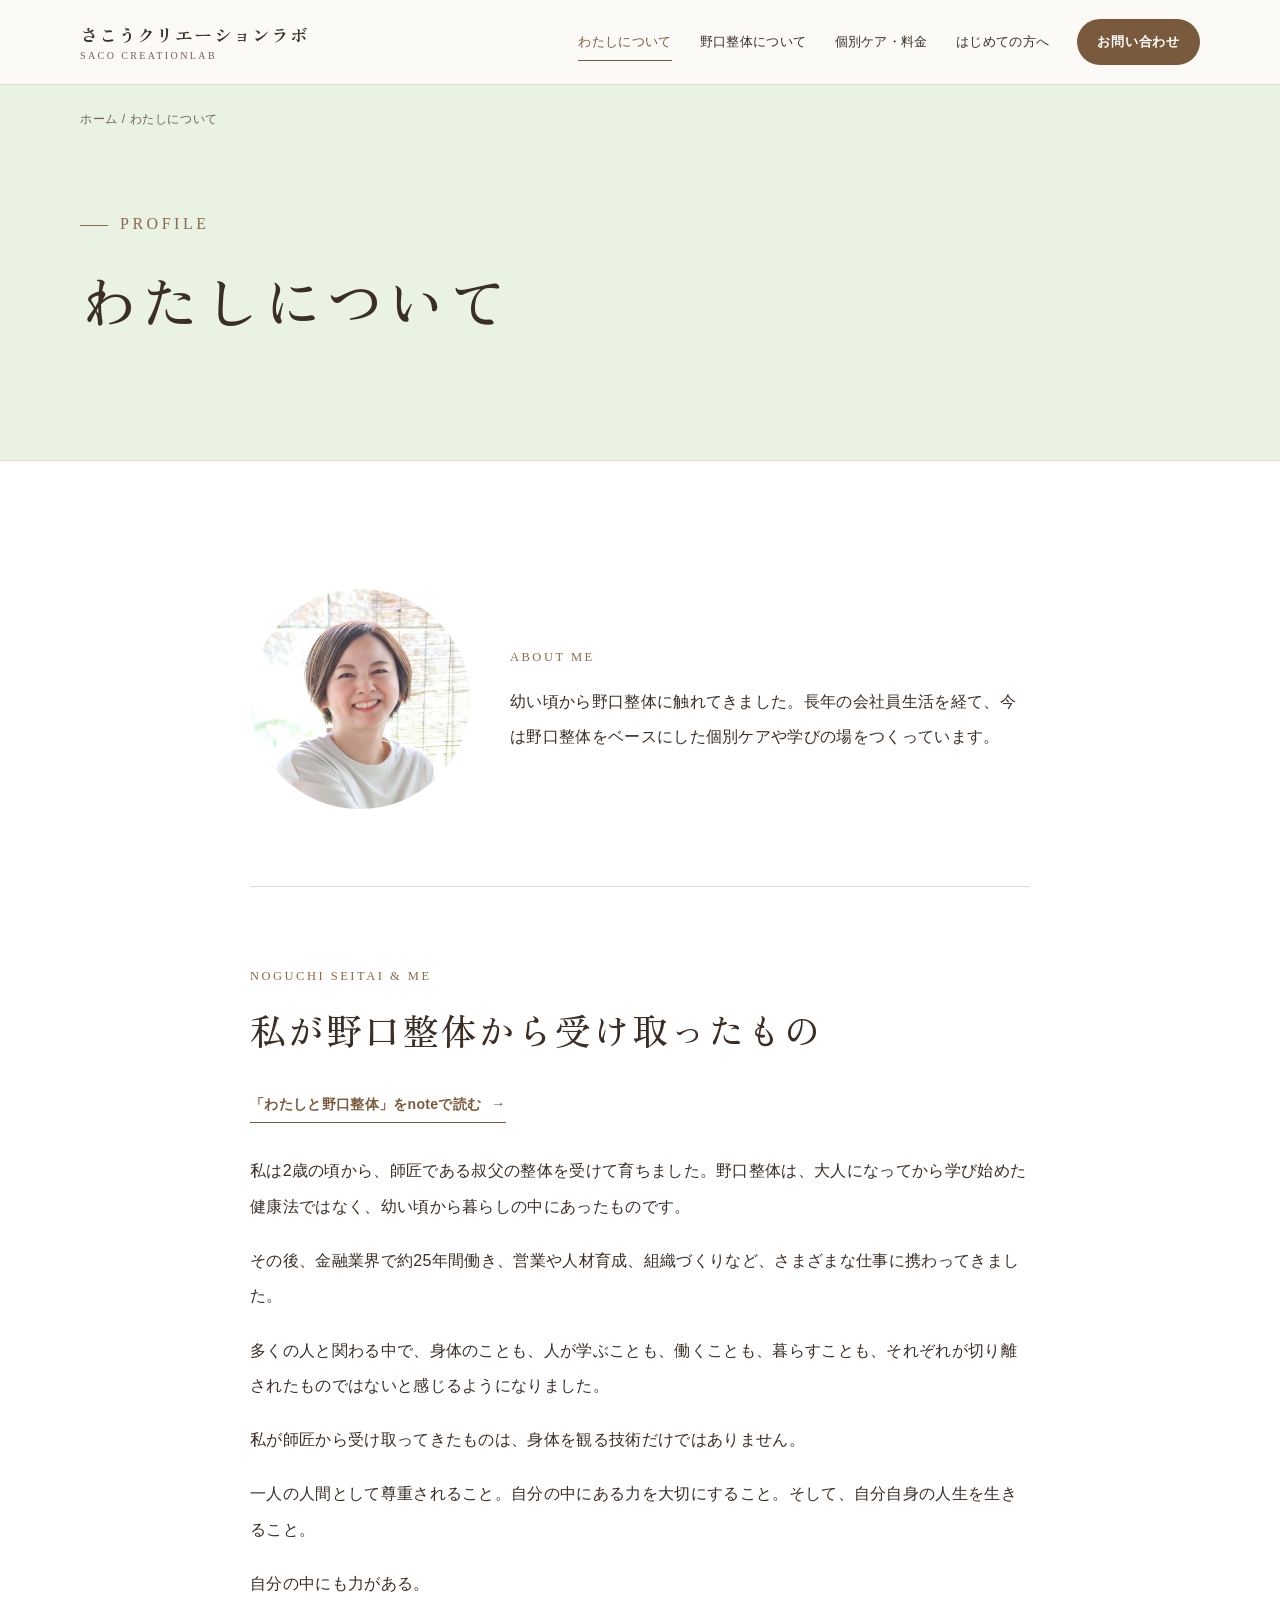
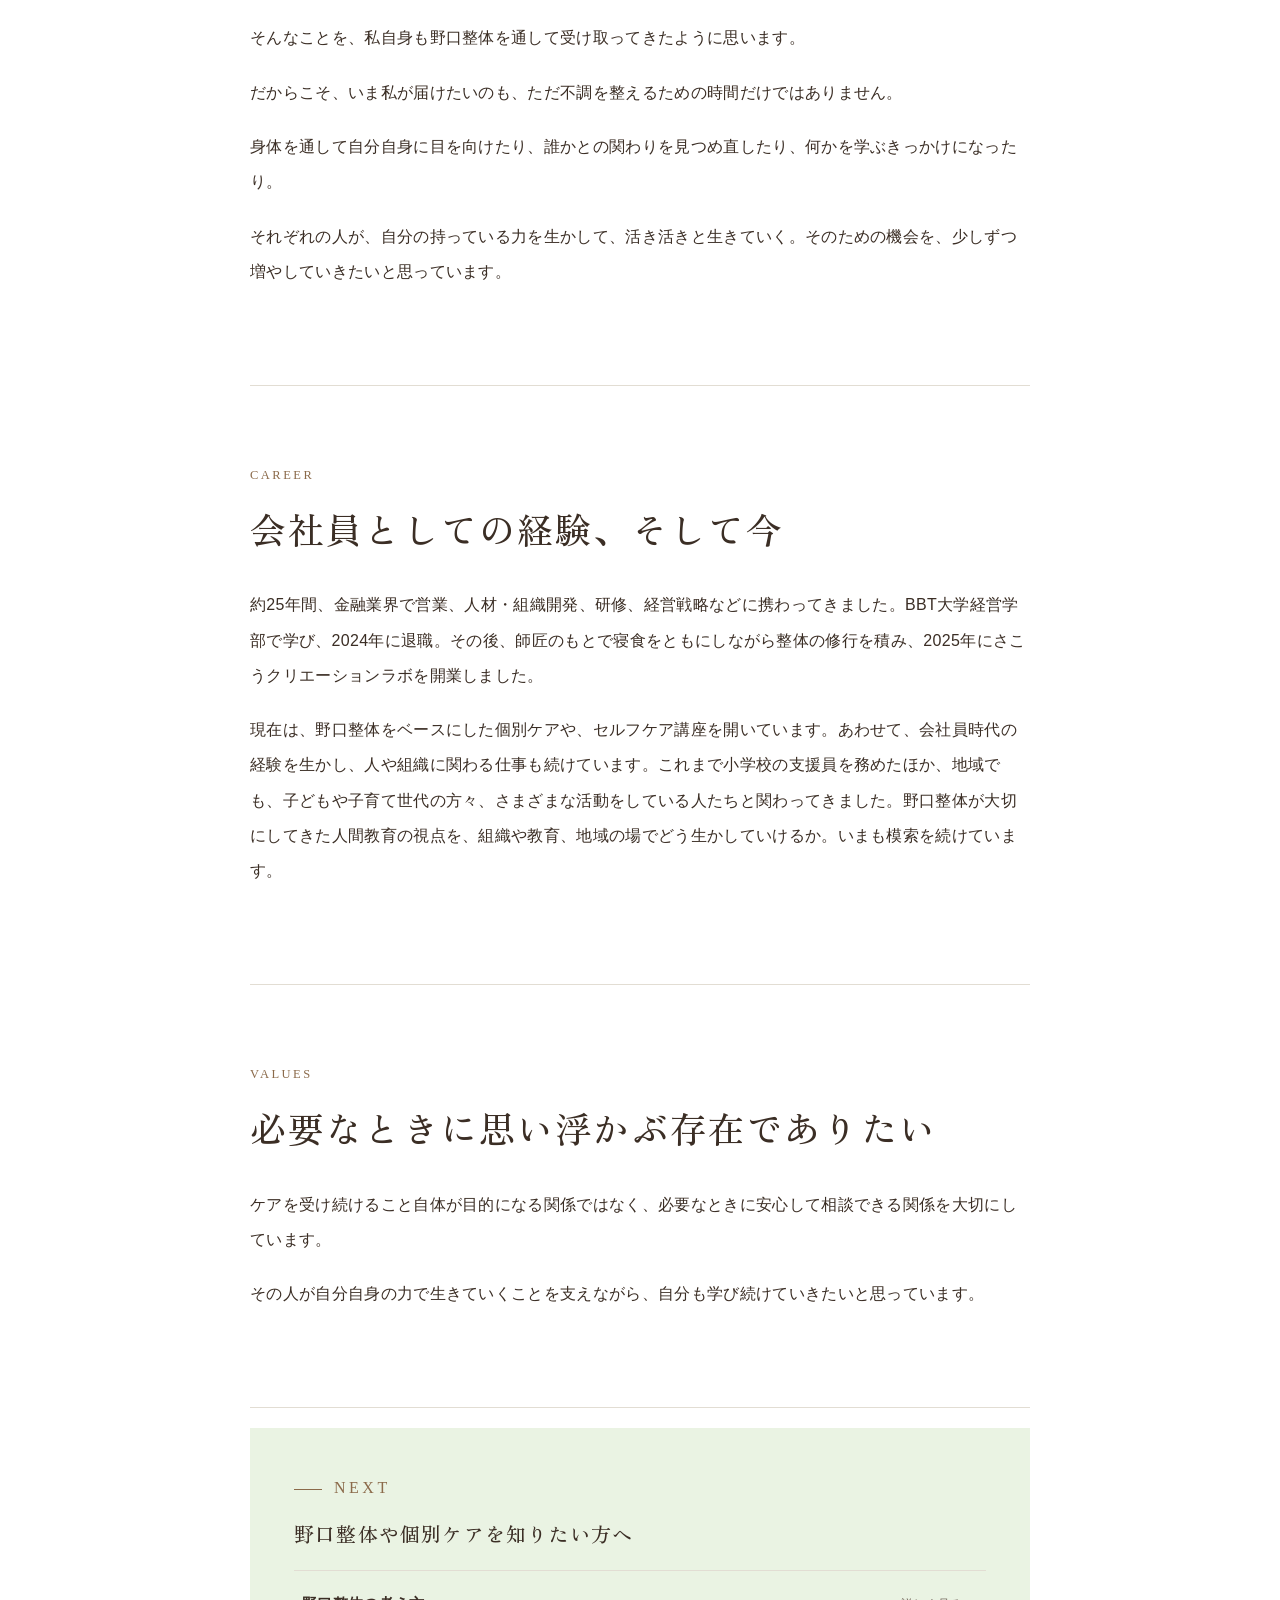
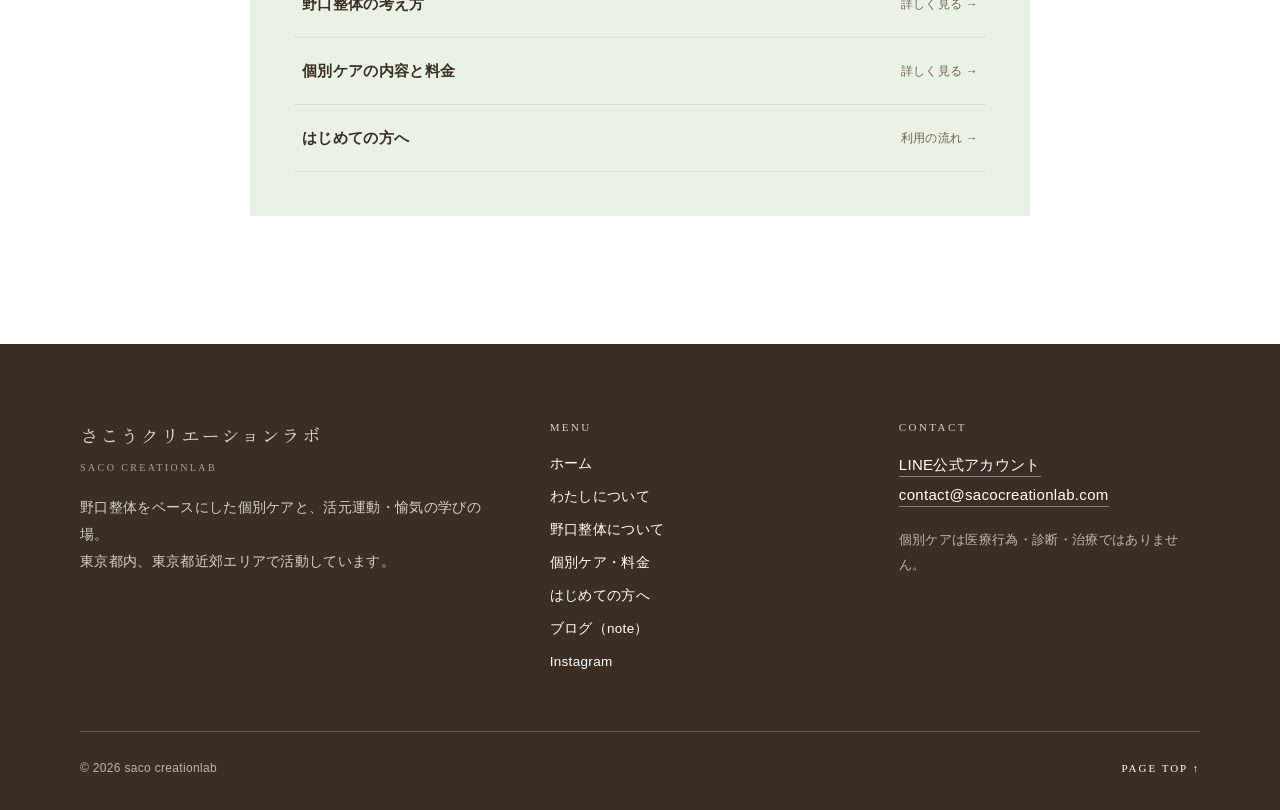
==== about.html @ 3fdf5d1e "メールアドレスのコピーボタンを追加、メール相談はお問い合わせ欄へ誘導 Co-Authored-By: Claude Opus 5.5 <noreply@anthropic.com> Claude-Se" ====
<!doctype html>
<html lang="ja">
<head>
<meta charset="utf-8">
<meta name="viewport" content="width=device-width,initial-scale=1">
<title>わたしについて｜さこうクリエーションラボ</title>
<meta name="description" content="さこうクリエーションラボ代表・酒向由佳。野口整体との関わり、これまでの仕事、大切にしていること。">
<link rel="canonical" href="https://sacocreationlab.com/about.html">
<link rel="preconnect" href="https://fonts.googleapis.com">
<link rel="preconnect" href="https://fonts.gstatic.com" crossorigin>
<link rel="stylesheet" href="https://fonts.googleapis.com/css2?family=Zen+Old+Mincho:wght@500;700&display=swap">
<link rel="stylesheet" href="css/style.css?v=202611201243">
</head>
<body id="top">
<a class="skip" href="#main">本文へ移動</a>
<header class="site-head">
  <div class="wrap head-in">
    <a class="brand" href="index.html">さこうクリエーションラボ<small>saco creationlab</small></a>
    <button class="menu-btn" type="button" aria-expanded="false" aria-controls="gnav" aria-label="ページ一覧を開く"><span></span><span></span><span></span></button>
    <nav id="gnav" class="gnav" aria-label="メインメニュー"><a href="about.html" aria-current="page">わたしについて</a><a href="noguchi.html">野口整体について</a><a href="care.html">個別ケア・料金</a><a href="guide.html">はじめての方へ</a><a class="nav-cta" href="index.html#contact">お問い合わせ</a></nav>
  </div>
</header>
<main id="main">
<section class="page-head">
  <div class="wrap">
    <div class="bread"><a href="index.html">ホーム</a> / わたしについて</div>
    <div class="inner">
      <span class="en">Profile</span>
      <h1>わたしについて</h1>
      
    </div>
  </div>
</section>

<section class="sec white">
<div class="wrap article">
<div class="chapter" style="padding-top:0">
  <div class="about-top">
    <img class="portrait" src="images/profile.jpg" alt="酒向由佳の写真" width="800" height="800">
    <div>
      <div class="chapter-kicker">ABOUT ME</div>
      <p style="margin:14px 0 0">幼い頃から野口整体に触れてきました。長年の会社員生活を経て、今は野口整体をベースにした個別ケアや学びの場をつくっています。</p>
    </div>
  </div>
</div>

<div class="chapter" id="received"><div class="chapter-kicker">NOGUCHI SEITAI &amp; ME</div><h2>私が野口整体から受け取ったもの</h2><a class="textlink" href="https://note.com/yuka_chaa" rel="noopener noreferrer" target="_blank">「わたしと野口整体」をnoteで読む</a><p>私は2歳の頃から、師匠である叔父の整体を受けて育ちました。野口整体は、大人になってから学び始めた健康法ではなく、幼い頃から暮らしの中にあったものです。</p><p>その後、金融業界で約25年間働き、営業や人材育成、組織づくりなど、さまざまな仕事に携わってきました。</p><p>多くの人と関わる中で、身体のことも、人が学ぶことも、働くことも、暮らすことも、それぞれが切り離されたものではないと感じるようになりました。</p><p>私が師匠から受け取ってきたものは、身体を観る技術だけではありません。</p><p>一人の人間として尊重されること。自分の中にある力を大切にすること。そして、自分自身の人生を生きること。</p><p>自分の中にも力がある。</p><p>そんなことを、私自身も野口整体を通して受け取ってきたように思います。</p><p>だからこそ、いま私が届けたいのも、ただ不調を整えるための時間だけではありません。</p><p>身体を通して自分自身に目を向けたり、誰かとの関わりを見つめ直したり、何かを学ぶきっかけになったり。</p><p>それぞれの人が、自分の持っている力を生かして、活き活きと生きていく。そのための機会を、少しずつ増やしていきたいと思っています。</p></div>

<div class="chapter" id="career"><div class="chapter-kicker">CAREER</div><h2>会社員としての経験、そして今</h2><p>約25年間、金融業界で営業、人材・組織開発、研修、経営戦略などに携わってきました。BBT大学経営学部で学び、2024年に退職。その後、師匠のもとで寝食をともにしながら整体の修行を積み、2025年にさこうクリエーションラボを開業しました。</p><p>現在は、野口整体をベースにした個別ケアや、セルフケア講座を開いています。あわせて、会社員時代の経験を生かし、人や組織に関わる仕事も続けています。これまで小学校の支援員を務めたほか、地域でも、子どもや子育て世代の方々、さまざまな活動をしている人たちと関わってきました。野口整体が大切にしてきた人間教育の視点を、組織や教育、地域の場でどう生かしていけるか。いまも模索を続けています。</p>
</div>

<div class="chapter" id="values"><div class="chapter-kicker">VALUES</div><h2>必要なときに思い浮かぶ存在でありたい</h2><p>ケアを受け続けること自体が目的になる関係ではなく、必要なときに安心して相談できる関係を大切にしています。</p><p>その人が自分自身の力で生きていくことを支えながら、自分も学び続けていきたいと思っています。</p></div>

<div class="choice-call"><span class="en">Next</span><h3>野口整体や個別ケアを知りたい方へ</h3><div class="choice-links"><a href="noguchi.html">野口整体の考え方 <span>詳しく見る</span></a><a href="care.html">個別ケアの内容と料金 <span>詳しく見る</span></a><a href="guide.html">はじめての方へ <span>利用の流れ</span></a></div></div>
</div>
</section>
</main>
<footer class="site-foot">
  <div class="wrap foot-grid">
    <div>
      <p class="foot-brand">さこうクリエーションラボ<small>saco creationlab</small></p>
      <p>野口整体をベースにした個別ケアと、活元運動・愉気の学びの場。<br>東京都内、東京都近郊エリアで活動しています。</p>
    </div>
    <div>
      <p class="foot-label">MENU</p>
      <nav class="foot-nav" aria-label="フッターメニュー">
        <a href="index.html">ホーム</a>
        <a href="about.html">わたしについて</a>
        <a href="noguchi.html">野口整体について</a>
        <a href="care.html">個別ケア・料金</a>
        <a href="guide.html">はじめての方へ</a>
        <a href="https://note.com/yuka_chaa" target="_blank" rel="noopener noreferrer">ブログ（note）</a>
        <a href="https://instagram.com/saco_creationlab" target="_blank" rel="noopener noreferrer">Instagram</a>
      </nav>
    </div>
    <div>
      <p class="foot-label">CONTACT</p>
      <a class="foot-mail" href="https://lin.ee/S5QLIsA" target="_blank" rel="noopener noreferrer">LINE公式アカウント</a><br>
      <a class="foot-mail" href="mailto:contact@sacocreationlab.com?subject=%E5%80%8B%E5%88%A5%E3%82%B1%E3%82%A2%E3%81%AE%E3%81%94%E7%9B%B8%E8%AB%87">contact@sacocreationlab.com</a>
      <p class="note">個別ケアは医療行為・診断・治療ではありません。</p>
    </div>
  </div>
  <div class="wrap foot-bottom">
    <p>© 2026 saco creationlab</p>
    <a class="pagetop" href="#top">PAGE TOP ↑</a>
  </div>
</footer>
<script src="js/site.js?v=202611201243"></script>
</body>
</html>
---- css/style.css ----
/* =========================================================
   さこうクリエーションラボ  Design v5
   参考：RONDOMARK（編集的な見出し・番号リスト・相談の入口）
        sourire（英字＋日本語の見出し・メニューの見せ方・人物紹介）
        tocotoco（トップは入口に絞る・概要→詳細・情報の表）
   ※他サイトの画像・ロゴ・文章・コードは使用していません
   ========================================================= */

:root{
  /* Palette G：白緑と焦茶（文字もダークブラウン） */
  --ink:#3b2e25;          /* 本文：ダークブラウン */
  --muted:#6f6156;        /* 補足の文字 */
  --accent:#7a5a3c;       /* 焦茶：ボタン・リンク */
  --accent-dark:#5f452d;
  --label:#8b6a4a;        /* 英字の小見出し */
  --soft:#eaf3e3;         /* 白緑（#d6e9ca）を淡くした帯 */
  --soft2:#f4efe6;        /* 生成りの帯 */
  --byakuroku:#d6e9ca;    /* 白緑 */
  --paper:#fbfaf6;
  --white:#fffefa;
  --line:#e2ddd3;
  --wood:#a8896b;         /* 木肌：大きな番号 */
  --footer:#3b2e25;
  --serif:"Zen Old Mincho","Hiragino Mincho ProN","Yu Mincho","YuMincho",serif;  /* 見出し：やわらかい明朝 */
  --sans:"Hiragino Kaku Gothic ProN","Hiragino Sans","Yu Gothic","YuGothic",Meiryo,sans-serif;
  --en:Georgia,"Times New Roman",serif;
  --head-h:84px;
}

*{box-sizing:border-box}
html{scroll-behavior:smooth;scroll-padding-top:calc(var(--head-h) + 20px)}
body{margin:0;background:var(--paper);color:var(--ink);font-family:var(--sans);font-size:16px;line-height:2;letter-spacing:.02em;-webkit-text-size-adjust:100%}
img{max-width:100%;height:auto}
a{color:inherit;text-underline-offset:.25em}
a:focus-visible,button:focus-visible{outline:3px solid var(--wood);outline-offset:3px}
p{margin:0 0 1.2em}
h1,h2,h3{font-family:var(--serif);font-weight:500;letter-spacing:.06em;line-height:1.6;margin:0}
.wrap{width:min(1120px,calc(100% - 80px));margin:0 auto}
.narrow{max-width:780px;margin-left:auto;margin-right:auto}
.skip{position:absolute;left:-9999px}
.skip:focus{left:12px;top:12px;z-index:100;background:#fff;padding:10px 14px}

/* ---------- Header ---------- */
.site-head{position:sticky;top:0;z-index:20;background:rgba(251,250,246,.95);backdrop-filter:blur(12px);border-bottom:1px solid var(--line)}
.head-in{display:flex;align-items:center;justify-content:space-between;gap:24px;min-height:var(--head-h)}
.brand{text-decoration:none;font-family:var(--serif);font-size:18px;font-weight:700;letter-spacing:.06em;line-height:1.35;white-space:nowrap}
.brand small{display:block;font-family:var(--en);font-size:10px;font-weight:400;letter-spacing:.24em;color:var(--muted);text-transform:uppercase;margin-top:3px}
.gnav{display:flex;align-items:center;gap:clamp(14px,2.2vw,30px)}
.gnav a{font-size:13px;text-decoration:none;position:relative;padding:6px 0}
.gnav a:not(.nav-cta)::after{content:"";position:absolute;left:0;right:100%;bottom:0;height:1px;background:var(--accent);transition:right .2s}
.gnav a:not(.nav-cta):hover::after,.gnav a[aria-current="page"]::after{right:0}
.gnav a[aria-current="page"]{color:var(--accent)}
.nav-cta{background:var(--accent);color:#fff!important;padding:10px 20px!important;border-radius:999px;font-weight:600;letter-spacing:.06em;transition:background .15s}
.nav-cta:hover{background:var(--accent-dark)}
.menu-btn{display:none;appearance:none;border:1px solid var(--line);background:#fff;border-radius:999px;padding:8px 16px;font:inherit;font-size:12px;letter-spacing:.1em;color:var(--ink);cursor:pointer}

/* ---------- Common parts ---------- */
.btn{display:inline-flex;align-items:center;justify-content:center;gap:10px;min-height:52px;padding:12px 30px;background:var(--accent);color:#fff;text-decoration:none;border-radius:999px;font-size:14px;font-weight:600;letter-spacing:.08em;transition:background .15s,transform .15s}
.btn:hover{background:var(--accent-dark);transform:translateY(-1px)}
.btn.outline{background:transparent;color:var(--accent);border:1px solid var(--accent)}
.btn.outline:hover{background:var(--soft)}
.btn.light{background:#fff;color:var(--accent)}
.buttons{display:flex;flex-wrap:wrap;gap:14px;margin-top:36px}
.textlink{display:inline-flex;align-items:center;gap:10px;color:var(--accent);font-size:14px;font-weight:600;text-decoration:none;border-bottom:1px solid currentColor;padding-bottom:4px}
.textlink::after{content:"→";font-family:var(--en);transition:transform .15s}
.textlink:hover::after{transform:translateX(4px)}
.note{font-size:12.5px;color:var(--muted);line-height:1.9}
.tag{display:inline-block;font-size:11.5px;letter-spacing:.06em;color:var(--label);border:1px solid var(--line);border-radius:999px;padding:2px 12px;background:#fff}
strong{font-weight:600}

/* section */
.sec{padding:clamp(80px,10vw,136px) 0}
.sec.white{background:#fff}
.sec.soft{background:var(--soft)}
.sec-head{margin-bottom:clamp(36px,5vw,60px)}
.en{display:block;font-family:var(--en);font-size:clamp(14px,1.3vw,16px);letter-spacing:.22em;color:var(--label);text-transform:uppercase;margin-bottom:14px}
.en::before{content:"";display:inline-block;width:28px;height:1px;background:currentColor;vertical-align:middle;margin-right:12px}
.sec-head h2{font-size:clamp(26px,3.4vw,42px)}
.sec-head .lead{margin-top:22px;max-width:720px;color:var(--muted);line-height:2.1}
.sec-head.center{text-align:center}
.sec-head.center .lead{margin-left:auto;margin-right:auto}
.sec-foot{margin-top:44px}

/* ---------- Hero (top) ---------- */
.hero{position:relative;overflow:hidden;isolation:isolate;padding:clamp(90px,12vw,170px) 0 clamp(90px,11vw,150px);background:var(--paper)}
.hero::after{content:"";position:absolute;z-index:-1;pointer-events:none;width:min(52vw,680px);aspect-ratio:1;right:-9vw;top:-14%;border-radius:50%;background:var(--soft);box-shadow:0 0 0 64px rgba(214,233,202,.28),0 0 0 128px rgba(214,233,202,.14)}
.hero .en{margin-bottom:28px}
.hero h1{font-size:clamp(38px,6.2vw,84px);line-height:1.45;letter-spacing:.1em;margin-bottom:40px}
.hero .lead{font-size:clamp(16px,1.8vw,20px);max-width:640px;line-height:2.05}
.hero .small{font-size:14.5px;max-width:620px;color:var(--muted);line-height:2.1}
.hero-tags{display:flex;flex-wrap:wrap;gap:8px;margin-top:34px;padding:0;list-style:none}
.hero-tags li{font-size:12px;letter-spacing:.06em;border:1px solid var(--line);background:rgba(255,255,255,.7);border-radius:999px;padding:4px 14px;color:var(--accent)}

/* ---------- 3 entry cards ---------- */
.entry-grid{display:grid;grid-template-columns:repeat(3,minmax(0,1fr));border-top:1px solid var(--line);border-bottom:1px solid var(--line)}
.entry{display:flex;flex-direction:column;padding:38px 32px 40px;border-right:1px solid var(--line);text-decoration:none;transition:background .2s}
.entry:last-child{border-right:0}
.entry:hover{background:var(--soft2)}
.entry .num{font-family:var(--en);font-size:40px;line-height:1;color:var(--wood);margin-bottom:22px}
.entry h3{font-size:21px;margin-bottom:14px}
.entry p{font-size:14px;color:var(--muted);line-height:2;flex:1}
.entry .more{font-size:13px;color:var(--accent);font-weight:600;margin-top:8px}
.entry .more::after{content:" →";font-family:var(--en)}

/* ---------- Numbered service list ---------- */
.svc-list{list-style:none;margin:0;padding:0;border-top:1px solid var(--ink)}
.svc{display:grid;grid-template-columns:110px minmax(0,1fr) 220px;gap:32px;padding:44px 0;border-bottom:1px solid var(--line);align-items:start}
.svc .num{font-family:var(--en);font-size:clamp(40px,5vw,60px);line-height:1;color:var(--wood)}
.svc h3{font-size:clamp(21px,2.3vw,27px);margin:8px 0 14px}
.svc .sub{font-family:var(--en);font-size:12px;letter-spacing:.14em;color:var(--muted);display:block}
.svc p{color:var(--muted);font-size:15px;margin:0}
.svc .side{text-align:right;padding-top:10px}
.svc .price{font-family:var(--serif);font-size:24px;letter-spacing:.04em;display:block;margin-bottom:4px}
.svc .price small{font-family:var(--sans);font-size:12px;color:var(--muted);margin-left:4px}
.svc .side .note{display:block;margin-bottom:16px}

/* ---------- Consult band ---------- */
.band{background:var(--accent);color:#fff;padding:clamp(56px,7vw,84px) 0}
.band-in{display:flex;align-items:center;justify-content:space-between;gap:40px}
.band h2{font-size:clamp(22px,2.6vw,32px)}
.band p{margin:12px 0 0;opacity:.88;font-size:14.5px}

/* ---------- Profile split ---------- */
.split{display:grid;grid-template-columns:minmax(0,5fr) minmax(0,7fr);gap:clamp(36px,7vw,100px);align-items:start}
.split h2{font-size:clamp(26px,3.2vw,40px)}
.name-block{margin-bottom:28px}
.name-block .role{font-size:13px;color:var(--muted);display:block}
.name-block .name{font-family:var(--serif);font-size:28px;letter-spacing:.14em}
.name-block .name small{font-family:var(--en);font-size:12px;letter-spacing:.18em;color:var(--muted);margin-left:14px}

/* ---------- Quote / approach ---------- */
.quote{font-family:var(--serif);font-size:clamp(23px,3vw,36px);line-height:1.8;letter-spacing:.08em;text-align:center;margin:0 0 34px}
.quote-body{max-width:680px;margin:0 auto;text-align:center;color:var(--muted);line-height:2.15}

/* ---------- Reading (note) ---------- */
.reading{display:grid;grid-template-columns:minmax(0,1fr) auto;gap:40px;align-items:center;padding:44px 48px;background:#fff;border:1px solid var(--line)}
.reading h3{font-size:clamp(20px,2.2vw,26px);margin:6px 0 12px}
.reading p{margin:0;color:var(--muted);font-size:14.5px}
.reading .label{font-family:var(--en);font-size:12px;letter-spacing:.2em;color:var(--label)}

/* ---------- Contact ---------- */
.contact{background:var(--soft2)}
.consult-grid{display:grid;grid-template-columns:repeat(2,minmax(0,1fr));gap:14px;margin:0 0 44px}
.consult-grid a{display:flex;justify-content:space-between;align-items:center;gap:16px;padding:24px 26px;background:#fff;border:1px solid var(--line);text-decoration:none;transition:border-color .15s,background .15s}
.consult-grid a:hover{border-color:var(--accent);background:#fdfcf9}
.consult-grid b{display:block;font-weight:600;font-size:15.5px;margin-bottom:2px}
.consult-grid span{font-size:13px;color:var(--muted);line-height:1.8}
.consult-grid a::after{content:"→";font-family:var(--en);color:var(--accent);flex:none}
.contact-main{text-align:center}
.contact-main .note{margin-top:20px}

/* ---------- Sub page head ---------- */
.bread{font-size:12px;color:var(--muted);letter-spacing:.05em;padding-top:22px}
.bread a{text-decoration:none}
.bread a:hover{text-decoration:underline}
.page-head{background:var(--soft);border-bottom:1px solid var(--line);padding:0 0 clamp(54px,7vw,90px)}
.page-head .inner{padding-top:clamp(48px,6vw,84px)}
.page-head h1{font-size:clamp(32px,4.6vw,58px);margin-bottom:24px}
.page-head .intro{max-width:720px;color:var(--muted);line-height:2.1;margin:0}
.page-head .reading-note{font-size:13px;color:var(--muted);margin-top:14px}

/* ---------- Menu cards (care) ---------- */
.menu-card{display:grid;grid-template-columns:minmax(0,1fr) minmax(0,1fr);gap:clamp(30px,5vw,70px);padding:clamp(40px,5vw,60px) 0;border-top:1px solid var(--line)}
.menu-card:last-of-type{border-bottom:1px solid var(--line)}
.menu-card h2,.menu-card h3{font-size:clamp(22px,2.6vw,30px);margin:16px 0 4px}
.menu-card .sub{font-family:var(--en);font-size:12px;letter-spacing:.16em;color:var(--muted);display:block;margin-bottom:22px}
.menu-card p{font-size:15px}
.spec{margin:0;border-top:1px solid var(--ink)}
.spec div{display:grid;grid-template-columns:7em minmax(0,1fr);gap:16px;padding:16px 4px;border-bottom:1px solid var(--line)}
.spec dt{font-size:13px;color:var(--muted);letter-spacing:.08em}
.spec dd{margin:0;font-size:15px}
.spec .big{font-family:var(--serif);font-size:26px;letter-spacing:.04em;line-height:1.4}
.spec .big small{font-family:var(--sans);font-size:12px;color:var(--muted);margin-left:6px}

.widecall{background:var(--soft);padding:clamp(30px,4vw,44px);margin:48px 0 0}
.widecall h3{font-size:20px;margin-bottom:14px}
.widecall p{margin:0;font-size:15px}

/* info table */
.info{margin:0;border-top:1px solid var(--line)}
.info div{display:grid;grid-template-columns:10em minmax(0,1fr);gap:20px;padding:20px 4px;border-bottom:1px solid var(--line)}
.info dt{font-weight:600;font-size:14px}
.info dd{margin:0;font-size:15px}
.info ul{margin:0;padding-left:1.2em}

/* ---------- Flow (guide) ---------- */
.flow{list-style:none;margin:0;padding:0;display:grid;grid-template-columns:repeat(4,minmax(0,1fr));gap:0;counter-reset:step;border-top:1px solid var(--line);border-bottom:1px solid var(--line)}
.flow li{padding:34px 26px 36px;border-right:1px solid var(--line);counter-increment:step}
.flow li:last-child{border-right:0}
.flow li::before{content:"STEP " counter(step,decimal-leading-zero);display:block;font-family:var(--en);font-size:12px;letter-spacing:.2em;color:var(--label);margin-bottom:14px}
.flow h3{font-size:19px;margin-bottom:12px}
.flow p{font-size:14px;color:var(--muted);margin:0;line-height:1.95}

/* FAQ */
.faq{border-top:1px solid var(--line)}
.faq details{border-bottom:1px solid var(--line)}
.faq summary{list-style:none;cursor:pointer;display:flex;gap:18px;align-items:baseline;padding:24px 40px 24px 4px;position:relative;font-weight:600;font-size:15.5px}
.faq summary::-webkit-details-marker{display:none}
.faq summary::before{content:"Q";font-family:var(--en);font-size:20px;color:var(--accent);font-weight:400}
.faq summary::after{content:"+";position:absolute;right:8px;top:20px;font-family:var(--en);font-size:22px;color:var(--accent);font-weight:400;transition:transform .2s}
.faq details[open] summary::after{transform:rotate(45deg)}
.faq details p{margin:0;padding:0 4px 26px 38px;color:var(--muted);font-size:14.5px}

/* ---------- Long-form article (noguchi / about) ---------- */
.article{max-width:780px;margin:0 auto}
.article p{font-size:16px;line-height:2.2}
.page-index{background:#fff;border:1px solid var(--line);padding:30px 34px;margin:0 0 20px}
.page-index-title{font-size:13px;font-weight:600;letter-spacing:.08em;margin:0 0 14px}
.index-grid{display:grid;grid-template-columns:repeat(2,minmax(0,1fr));border-top:1px solid var(--line)}
.index-grid a{display:flex;gap:12px;align-items:baseline;padding:15px 8px;border-bottom:1px solid var(--line);text-decoration:none;font-size:14px;line-height:1.7}
.index-grid a:nth-child(odd){border-right:1px solid var(--line)}
.index-grid a:nth-child(even){padding-left:18px}
.index-grid a:hover{background:var(--soft2)}
.index-grid span{font-family:var(--en);color:var(--label);font-size:13px}
.chapter{padding:clamp(52px,6vw,80px) 0;border-bottom:1px solid var(--line);scroll-margin-top:calc(var(--head-h) + 10px)}
.chapter:last-of-type{border-bottom:0}
.chapter-kicker{font-family:var(--en);font-size:12.5px;letter-spacing:.2em;color:var(--label)}
.chapter h2{font-size:clamp(24px,3vw,36px);margin:12px 0 30px}
.chapter-lead{font-family:var(--serif);font-size:clamp(20px,2.2vw,26px)!important;line-height:1.9!important;letter-spacing:.06em;margin-bottom:22px}
.chapter .textlink{margin:0 0 30px}
.three-points{display:grid;grid-template-columns:repeat(3,minmax(0,1fr));border-top:1px solid var(--line);border-bottom:1px solid var(--line);margin:0 0 34px}
.three-points>div{padding:24px 20px;border-right:1px solid var(--line)}
.three-points>div:last-child{border-right:0}
.three-points b{display:block;font-family:var(--serif);font-weight:500;font-size:16px;margin-bottom:8px}
.three-points p{font-size:13.5px!important;line-height:1.9!important;margin:0;color:var(--muted)}
.choice-call{background:var(--soft);padding:clamp(30px,4vw,44px);margin-top:20px}
.choice-call h3{font-size:20px;margin:6px 0 20px}
.choice-links{display:grid;border-top:1px solid var(--line)}
.choice-links a{display:flex;justify-content:space-between;align-items:center;gap:16px;padding:18px 8px;border-bottom:1px solid var(--line);text-decoration:none;font-weight:600;font-size:15px}
.choice-links a span{font-size:12px;color:var(--muted);font-weight:400;white-space:nowrap}
.choice-links a span::after{content:" →";font-family:var(--en)}
.choice-links a:hover{background:var(--soft2)}

/* profile table (about) */
.profile-table{margin:10px 0 0;border-top:1px solid var(--ink)}
.profile-table div{display:grid;grid-template-columns:8em minmax(0,1fr);gap:18px;padding:18px 4px;border-bottom:1px solid var(--line)}
.profile-table dt{font-size:13.5px;color:var(--muted)}
.profile-table dd{margin:0;font-size:15px;line-height:1.95}
.profile-table ul{margin:0;padding:0;list-style:none}

/* ---------- Footer ---------- */
.site-foot{background:var(--footer);color:#f1ece4;padding:72px 0 30px;font-size:13.5px}
.foot-grid{display:grid;grid-template-columns:minmax(0,1.4fr) minmax(0,1fr) minmax(0,1fr);gap:48px}
.foot-brand{font-family:var(--serif);font-size:19px;letter-spacing:.06em;margin-bottom:16px;line-height:1.4}
.foot-brand small{display:block;font-family:var(--en);font-size:10px;letter-spacing:.24em;opacity:.7;margin-top:4px;text-transform:uppercase}
.site-foot p{opacity:.85;line-height:2}
.foot-label{font-family:var(--en);font-size:11px;letter-spacing:.22em;opacity:.6;margin-bottom:12px}
.foot-nav{display:flex;flex-direction:column;gap:6px}
.site-foot a{color:#fff;text-decoration:none}
.site-foot a:hover{text-decoration:underline}
.foot-mail{font-size:15px;border-bottom:1px solid rgba(255,255,255,.4);padding-bottom:3px}
.site-foot .note{color:#d8cfc4;margin-top:18px}
.foot-bottom{display:flex;justify-content:space-between;align-items:center;margin-top:56px;padding-top:24px;border-top:1px solid rgba(255,255,255,.18);font-size:12px}
.foot-bottom p{margin:0;opacity:.7}
.pagetop{font-family:var(--en);letter-spacing:.18em;font-size:11px}

/* ---------- Responsive ---------- */
@media (max-width:960px){
  :root{--head-h:68px}
  .wrap{width:calc(100% - 48px)}
  .menu-btn{display:inline-block}
  .gnav{position:absolute;left:0;right:0;top:100%;flex-direction:column;align-items:stretch;gap:0;background:var(--paper);border-bottom:1px solid var(--line);padding:8px 24px 24px;display:none}
  .gnav.open{display:flex}
  .gnav a{padding:15px 4px;border-bottom:1px solid var(--line);font-size:15px}
  .gnav a::after{display:none}
  .gnav .nav-cta{margin-top:16px;text-align:center;border-bottom:0;padding:14px!important}
  .svc{grid-template-columns:80px minmax(0,1fr);}
  .svc .side{grid-column:2;text-align:left;padding-top:0}
  .split{grid-template-columns:1fr}
  .flow{grid-template-columns:repeat(2,minmax(0,1fr))}
  .flow li:nth-child(2){border-right:0}
  .flow li:nth-child(-n+2){border-bottom:1px solid var(--line)}
  .menu-card{grid-template-columns:1fr}
  .foot-grid{grid-template-columns:1fr 1fr}
  .foot-grid>div:first-child{grid-column:1/-1}
  .band-in{flex-direction:column;align-items:flex-start}
}
@media (max-width:640px){
  body{font-size:15px}
  .wrap{width:calc(100% - 36px)}
  .brand{font-size:16px}
  .hero{padding:72px 0 88px}
  .hero::after{width:95vw;right:-50vw;top:2%}
  .hero h1{font-size:clamp(26px,8vw,40px);letter-spacing:.05em;margin-bottom:28px}
  .buttons .btn{flex:1 1 100%}
  .entry-grid{grid-template-columns:1fr}
  .entry{border-right:0;border-bottom:1px solid var(--line);padding:30px 6px}
  .entry:last-child{border-bottom:0}
  .svc{grid-template-columns:1fr;gap:10px;padding:34px 0}
  .svc .side{grid-column:1}
  .svc .num{font-size:36px}
  .reading{grid-template-columns:1fr;padding:30px 24px;gap:22px}
  .consult-grid{grid-template-columns:1fr}
  .consult-grid a{padding:20px}
  .flow{grid-template-columns:1fr}
  .flow li{border-right:0;border-bottom:1px solid var(--line)}
  .flow li:last-child{border-bottom:0}
  .spec div,.info div,.profile-table div{grid-template-columns:1fr;gap:4px}
  .index-grid{grid-template-columns:1fr}
  .index-grid a:nth-child(odd){border-right:0}
  .index-grid a:nth-child(even){padding-left:8px}
  .page-index{padding:22px 20px}
  .three-points{grid-template-columns:1fr}
  .three-points>div{border-right:0;border-bottom:1px solid var(--line)}
  .three-points>div:last-child{border-bottom:0}
  .article p{font-size:15px;line-height:2.1}
  .choice-links a{flex-direction:column;align-items:flex-start;gap:2px}
  .foot-grid{grid-template-columns:1fr;gap:34px}
  .faq details p{padding-left:4px}
  .sec-head h2{font-size:24px}
}
@media (prefers-reduced-motion:reduce){
  html{scroll-behavior:auto}
  *{transition:none!important}
}

/* ---------- Photos (v5.1) ---------- */
.photo{display:block;width:100%;height:auto;object-fit:cover;background:var(--soft)}
figure{margin:0}
figcaption{font-size:12px;color:var(--muted);margin-top:8px;letter-spacing:.04em}
.svc-photo{aspect-ratio:16/9;max-width:520px;margin:0 0 22px}
.portrait{width:min(100%,320px);aspect-ratio:1;border-radius:50%;object-fit:cover;margin-top:36px}
.menu-photo{aspect-ratio:4/3;margin-bottom:26px}
.chapter-photo{aspect-ratio:4/3;margin:0 0 30px}
.about-top{display:grid;grid-template-columns:220px minmax(0,1fr);gap:40px;align-items:center}
.about-top .portrait{margin:0;width:220px}
@media (max-width:960px){.portrait{width:220px;margin-top:28px}}
@media (max-width:640px){.about-top{grid-template-columns:1fr;gap:24px}.about-top .portrait{width:180px}.svc-photo{max-width:none}}
.hero h1.hero-name{font-size:clamp(30px,4.8vw,64px);letter-spacing:.08em;margin-bottom:34px}
@media (max-width:640px){.hero h1.hero-name{font-size:clamp(22px,6.6vw,30px);letter-spacing:.04em}}

/* ---------- Contact channels (LINE / mail) ---------- */
.channel-grid{display:grid;grid-template-columns:repeat(2,minmax(0,1fr));gap:16px;max-width:880px;margin:0 auto 36px}
.channel{background:#fff;border:1px solid var(--line);padding:32px 30px;display:flex;flex-direction:column;align-items:flex-start}
.channel .label{font-family:var(--en);font-size:12px;letter-spacing:.2em;color:var(--label)}
.channel h3{font-size:21px;margin:8px 0 12px}
.channel p{font-size:14px;color:var(--muted);margin:0 0 20px;flex:1}
.channel .mail-addr{font-size:16px;color:var(--ink);letter-spacing:.03em;flex:0;margin-bottom:8px;word-break:break-all}
@media (max-width:640px){.channel-grid{grid-template-columns:1fr}.channel{padding:26px 22px}.channel .btn{width:100%}}
.hero h1.hero-name .hero-en{display:block;font-family:var(--en);font-weight:400;font-size:clamp(42px,7.4vw,100px);letter-spacing:.02em;line-height:1.1}
.hero h1.hero-name .hero-ja{display:block;font-size:clamp(15px,1.7vw,21px);letter-spacing:.24em;color:var(--muted);margin-top:18px}
@media (max-width:640px){.hero h1.hero-name .hero-en{font-size:clamp(34px,11vw,46px)}.hero h1.hero-name .hero-ja{font-size:14px;letter-spacing:.16em;margin-top:12px}}

/* LINE公式のボタン：LINEの色でひと目でわかるように */
.btn.line{background:#06c755;color:#fff;border:0}
.btn.line:hover{background:#05b04b}

/* 野口整体ページの挿絵 */
.chapter-illust{margin:0 0 18px}
.chapter-illust svg{display:block;width:112px;height:112px}
@media (max-width:640px){.chapter-illust svg{width:92px;height:92px}}
.mini-illust{margin:0 0 14px}
.mini-illust svg{display:block;width:72px;height:72px}
.entry .mini-illust{margin-bottom:18px}
.entry .num{font-size:28px;margin-bottom:12px}

/* スマホ用：三本線のボタン（開くと×） */
.menu-btn{width:46px;height:46px;padding:0;border-radius:50%;position:relative}
.menu-btn span{position:absolute;left:13px;right:13px;height:1.5px;background:var(--ink);border-radius:2px;transition:transform .2s,opacity .2s}
.menu-btn span:nth-child(1){top:16px}
.menu-btn span:nth-child(2){top:22px}
.menu-btn span:nth-child(3){top:28px}
.menu-btn[aria-expanded="true"] span:nth-child(1){transform:translateY(6px) rotate(45deg)}
.menu-btn[aria-expanded="true"] span:nth-child(2){opacity:0}
.menu-btn[aria-expanded="true"] span:nth-child(3){transform:translateY(-6px) rotate(-45deg)}

/* ---------- v6: 人から入るトップ ---------- */
.hero-grid{display:grid;grid-template-columns:minmax(0,1.25fr) minmax(0,.75fr);gap:clamp(32px,6vw,80px);align-items:center}
.hero-brand{font-family:var(--en);font-size:14px;letter-spacing:.2em;color:var(--label);margin:0 0 28px}
.hero-brand span{font-family:var(--serif);letter-spacing:.16em;margin-left:14px;color:var(--muted);font-size:13px}
.hero h1.hero-copy{font-size:clamp(30px,4.2vw,54px);line-height:1.6;letter-spacing:.08em;margin:0 0 30px}
.hero-name-line{font-size:15px;color:var(--muted);letter-spacing:.12em;margin:0 0 22px}
.hero-name-line strong{font-family:var(--serif);font-weight:500;font-size:20px;color:var(--ink);letter-spacing:.16em}
.hero-photo{margin:0}
.hero-photo img{display:block;width:100%;max-width:400px;aspect-ratio:1;object-fit:cover;border-radius:50%;margin-left:auto}
.list-title{font-weight:600;font-size:14px;margin:26px 0 8px;color:var(--label);letter-spacing:.08em}
.calm-list{margin:0 0 28px;padding:0;list-style:none}
.calm-list li{position:relative;padding:10px 0 10px 22px;border-bottom:1px solid var(--line);font-size:15px}
.calm-list li::before{content:"";position:absolute;left:2px;top:22px;width:8px;height:8px;border-radius:50%;background:var(--byakuroku)}
/* 会場ごとの料金 */
.venues{display:grid;gap:18px;align-content:start}
.venue{border:1px solid var(--line);background:#fff;padding:22px 24px}
.venue h4{font-family:var(--serif);font-weight:500;font-size:20px;letter-spacing:.06em;margin:0}
.venue h4 span{font-family:var(--sans);font-size:12.5px;color:var(--muted);margin-left:10px;letter-spacing:.04em}
.venue .when{margin:6px 0 10px;color:var(--accent);font-weight:600;font-size:14.5px}
.venue .spec{border-top:1px solid var(--line)}
.venue .spec div{grid-template-columns:5.5em minmax(0,1fr);padding:12px 2px}
@media (max-width:960px){.hero-grid{grid-template-columns:1fr}.hero-photo img{max-width:260px;margin:0}}
@media (max-width:640px){.hero h1.hero-copy{font-size:clamp(25px,7.2vw,32px);letter-spacing:.05em}.hero-photo{order:-1}.hero-photo img{max-width:150px}.hero-brand{margin-bottom:18px}.venue{padding:18px}.venue .spec div{grid-template-columns:5em minmax(0,1fr);gap:8px}}
@media (max-width:640px){.split h2{font-size:24px}.split h2 br{display:none}}
.venue .access{font-size:13.5px;color:var(--muted);margin:0 0 10px;line-height:1.8}
.venue .access a{margin-left:10px;color:var(--accent);font-weight:600;white-space:nowrap}
/* 見出しは1行ずつ区切り、PCでは途中で折り返さない */
.hero h1.hero-copy span{display:block}
@media (min-width:641px){.hero h1.hero-copy{font-size:clamp(28px,3.2vw,46px)}.hero h1.hero-copy span{white-space:nowrap}}
.mail-actions{display:flex;flex-wrap:wrap;gap:10px}
.mail-actions .btn{min-height:46px;padding:10px 20px;font-size:13px;cursor:pointer;font-family:inherit}
.copy-hint{margin:12px 0 0;flex:0}
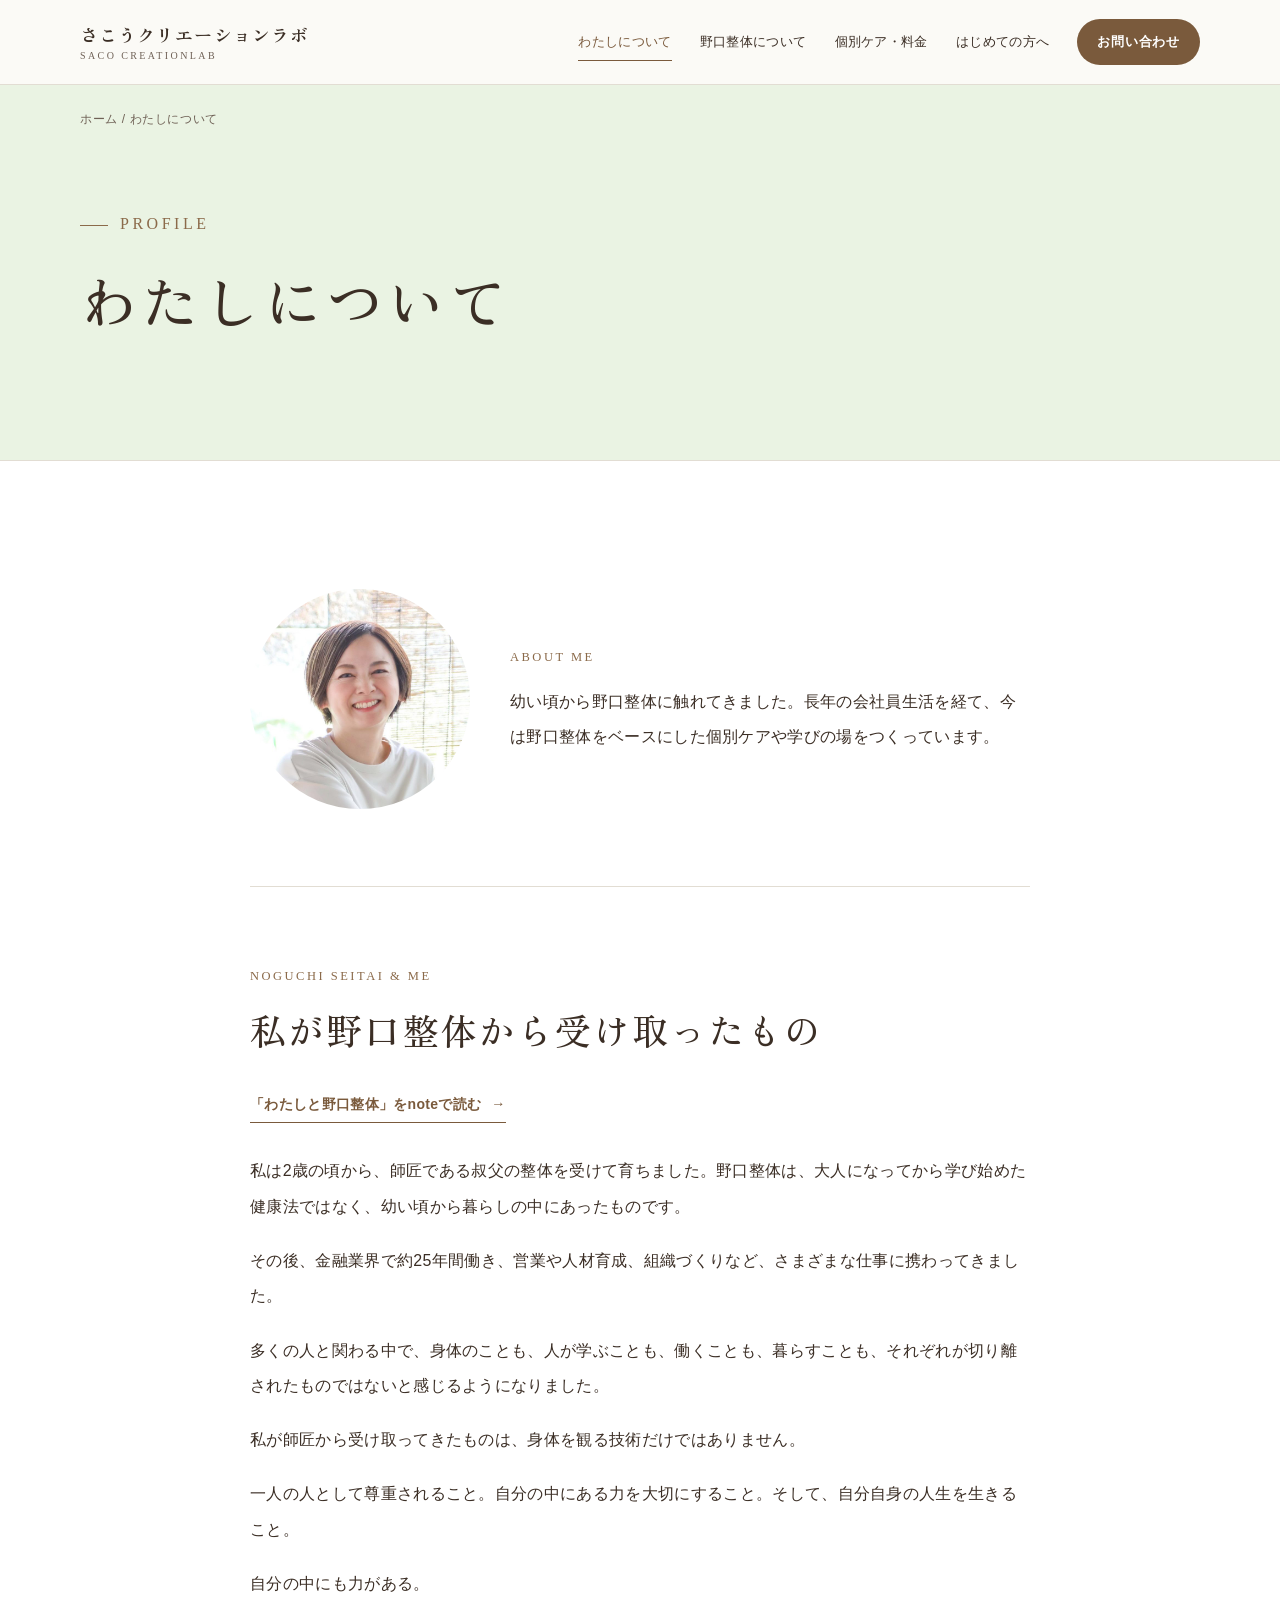
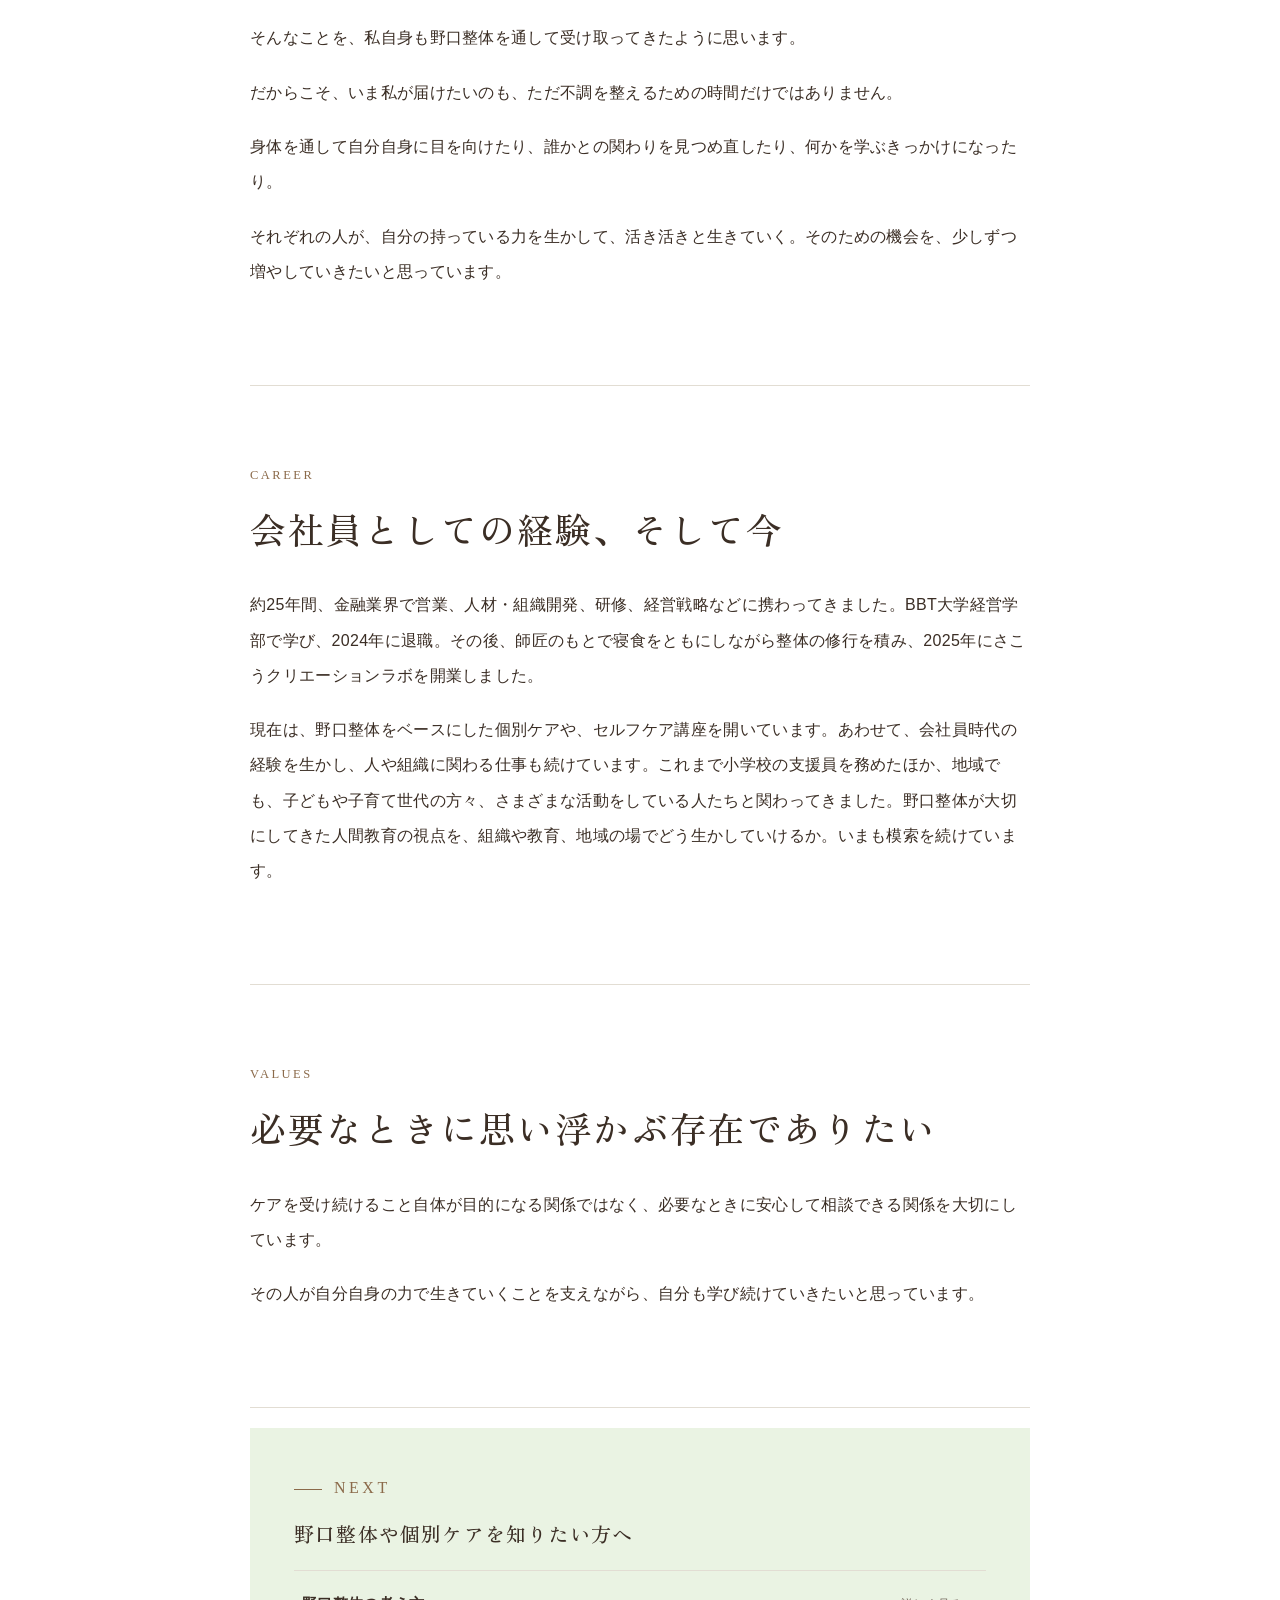
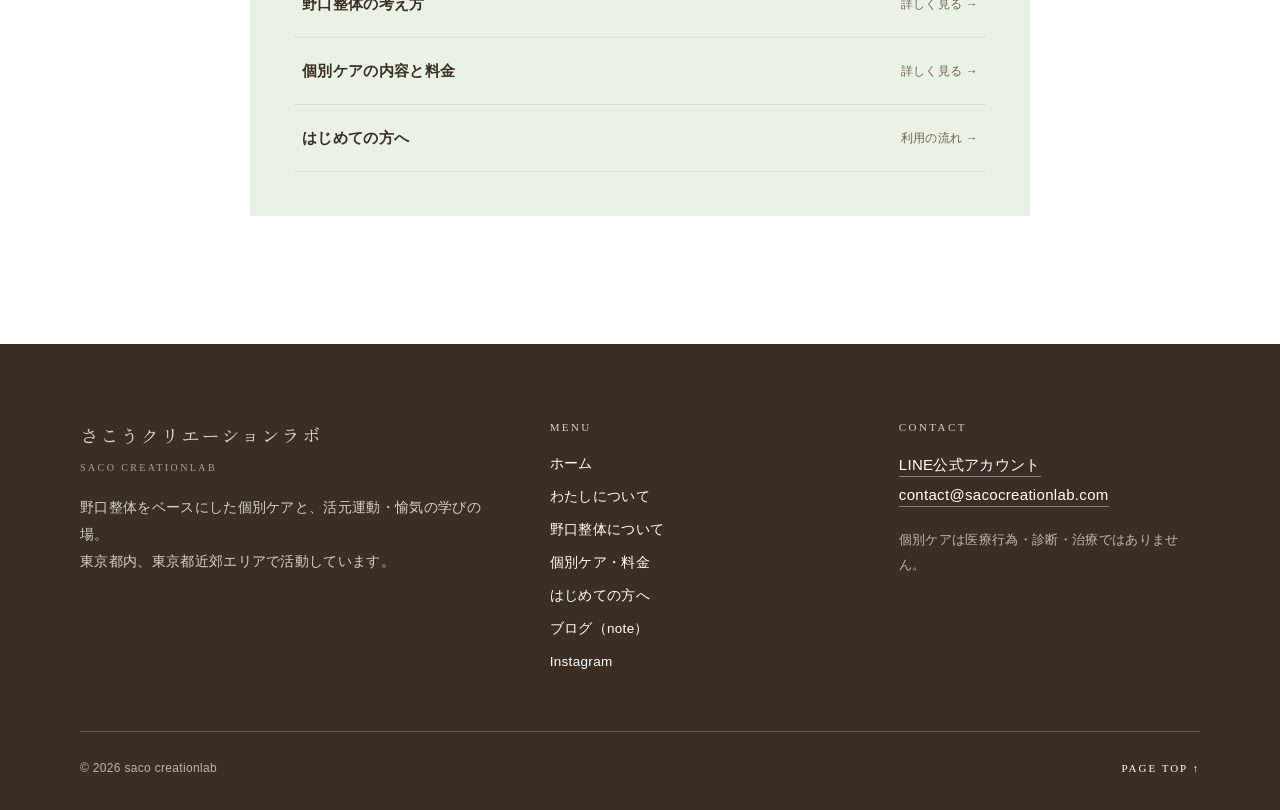
==== commit f03bca5a: "「人間教育」以外の「人間」を「人」に変更 Co-Authored-By: Claude Opus 5.5 <noreply@anthropic.com> Claude-Session: https:/" ====
--- a/about.html
+++ b/about.html
@@ -9,7 +9,10 @@
 <link rel="preconnect" href="https://fonts.googleapis.com">
 <link rel="preconnect" href="https://fonts.gstatic.com" crossorigin>
 <link rel="stylesheet" href="https://fonts.googleapis.com/css2?family=Zen+Old+Mincho:wght@500;700&display=swap">
-<link rel="stylesheet" href="css/style.css?v=202611201243">
+<link rel="icon" href="favicon.ico" sizes="32x32">
+<link rel="icon" href="favicon.svg" type="image/svg+xml">
+<link rel="apple-touch-icon" href="apple-touch-icon.png">
+<link rel="stylesheet" href="css/style.css?v=202611201355">
 </head>
 <body id="top">
 <a class="skip" href="#main">本文へ移動</a>
@@ -44,7 +47,7 @@
   </div>
 </div>
 
-<div class="chapter" id="received"><div class="chapter-kicker">NOGUCHI SEITAI &amp; ME</div><h2>私が野口整体から受け取ったもの</h2><a class="textlink" href="https://note.com/yuka_chaa" rel="noopener noreferrer" target="_blank">「わたしと野口整体」をnoteで読む</a><p>私は2歳の頃から、師匠である叔父の整体を受けて育ちました。野口整体は、大人になってから学び始めた健康法ではなく、幼い頃から暮らしの中にあったものです。</p><p>その後、金融業界で約25年間働き、営業や人材育成、組織づくりなど、さまざまな仕事に携わってきました。</p><p>多くの人と関わる中で、身体のことも、人が学ぶことも、働くことも、暮らすことも、それぞれが切り離されたものではないと感じるようになりました。</p><p>私が師匠から受け取ってきたものは、身体を観る技術だけではありません。</p><p>一人の人間として尊重されること。自分の中にある力を大切にすること。そして、自分自身の人生を生きること。</p><p>自分の中にも力がある。</p><p>そんなことを、私自身も野口整体を通して受け取ってきたように思います。</p><p>だからこそ、いま私が届けたいのも、ただ不調を整えるための時間だけではありません。</p><p>身体を通して自分自身に目を向けたり、誰かとの関わりを見つめ直したり、何かを学ぶきっかけになったり。</p><p>それぞれの人が、自分の持っている力を生かして、活き活きと生きていく。そのための機会を、少しずつ増やしていきたいと思っています。</p></div>
+<div class="chapter" id="received"><div class="chapter-kicker">NOGUCHI SEITAI &amp; ME</div><h2>私が野口整体から受け取ったもの</h2><a class="textlink" href="https://note.com/yuka_chaa" rel="noopener noreferrer" target="_blank">「わたしと野口整体」をnoteで読む</a><p>私は2歳の頃から、師匠である叔父の整体を受けて育ちました。野口整体は、大人になってから学び始めた健康法ではなく、幼い頃から暮らしの中にあったものです。</p><p>その後、金融業界で約25年間働き、営業や人材育成、組織づくりなど、さまざまな仕事に携わってきました。</p><p>多くの人と関わる中で、身体のことも、人が学ぶことも、働くことも、暮らすことも、それぞれが切り離されたものではないと感じるようになりました。</p><p>私が師匠から受け取ってきたものは、身体を観る技術だけではありません。</p><p>一人の人として尊重されること。自分の中にある力を大切にすること。そして、自分自身の人生を生きること。</p><p>自分の中にも力がある。</p><p>そんなことを、私自身も野口整体を通して受け取ってきたように思います。</p><p>だからこそ、いま私が届けたいのも、ただ不調を整えるための時間だけではありません。</p><p>身体を通して自分自身に目を向けたり、誰かとの関わりを見つめ直したり、何かを学ぶきっかけになったり。</p><p>それぞれの人が、自分の持っている力を生かして、活き活きと生きていく。そのための機会を、少しずつ増やしていきたいと思っています。</p></div>
 
 <div class="chapter" id="career"><div class="chapter-kicker">CAREER</div><h2>会社員としての経験、そして今</h2><p>約25年間、金融業界で営業、人材・組織開発、研修、経営戦略などに携わってきました。BBT大学経営学部で学び、2024年に退職。その後、師匠のもとで寝食をともにしながら整体の修行を積み、2025年にさこうクリエーションラボを開業しました。</p><p>現在は、野口整体をベースにした個別ケアや、セルフケア講座を開いています。あわせて、会社員時代の経験を生かし、人や組織に関わる仕事も続けています。これまで小学校の支援員を務めたほか、地域でも、子どもや子育て世代の方々、さまざまな活動をしている人たちと関わってきました。野口整体が大切にしてきた人間教育の視点を、組織や教育、地域の場でどう生かしていけるか。いまも模索を続けています。</p>
 </div>
@@ -85,6 +88,6 @@
     <a class="pagetop" href="#top">PAGE TOP ↑</a>
   </div>
 </footer>
-<script src="js/site.js?v=202611201243"></script>
+<script src="js/site.js?v=202611201355"></script>
 </body>
 </html>
--- a/css/style.css
+++ b/css/style.css
@@ -396,3 +396,6 @@
 .mail-actions{display:flex;flex-wrap:wrap;gap:10px}
 .mail-actions .btn{min-height:46px;padding:10px 20px;font-size:13px;cursor:pointer;font-family:inherit}
 .copy-hint{margin:12px 0 0;flex:0}
+.hero-name-line .name-en{display:inline-block;margin-left:.9em;font-family:var(--serif);font-size:14px;letter-spacing:.14em;color:var(--label)}
+.hero-name-line strong{margin-left:1em}
+@media (max-width:640px){.hero-name-line .role{display:block;margin-bottom:4px}.hero-name-line strong{margin-left:0}}
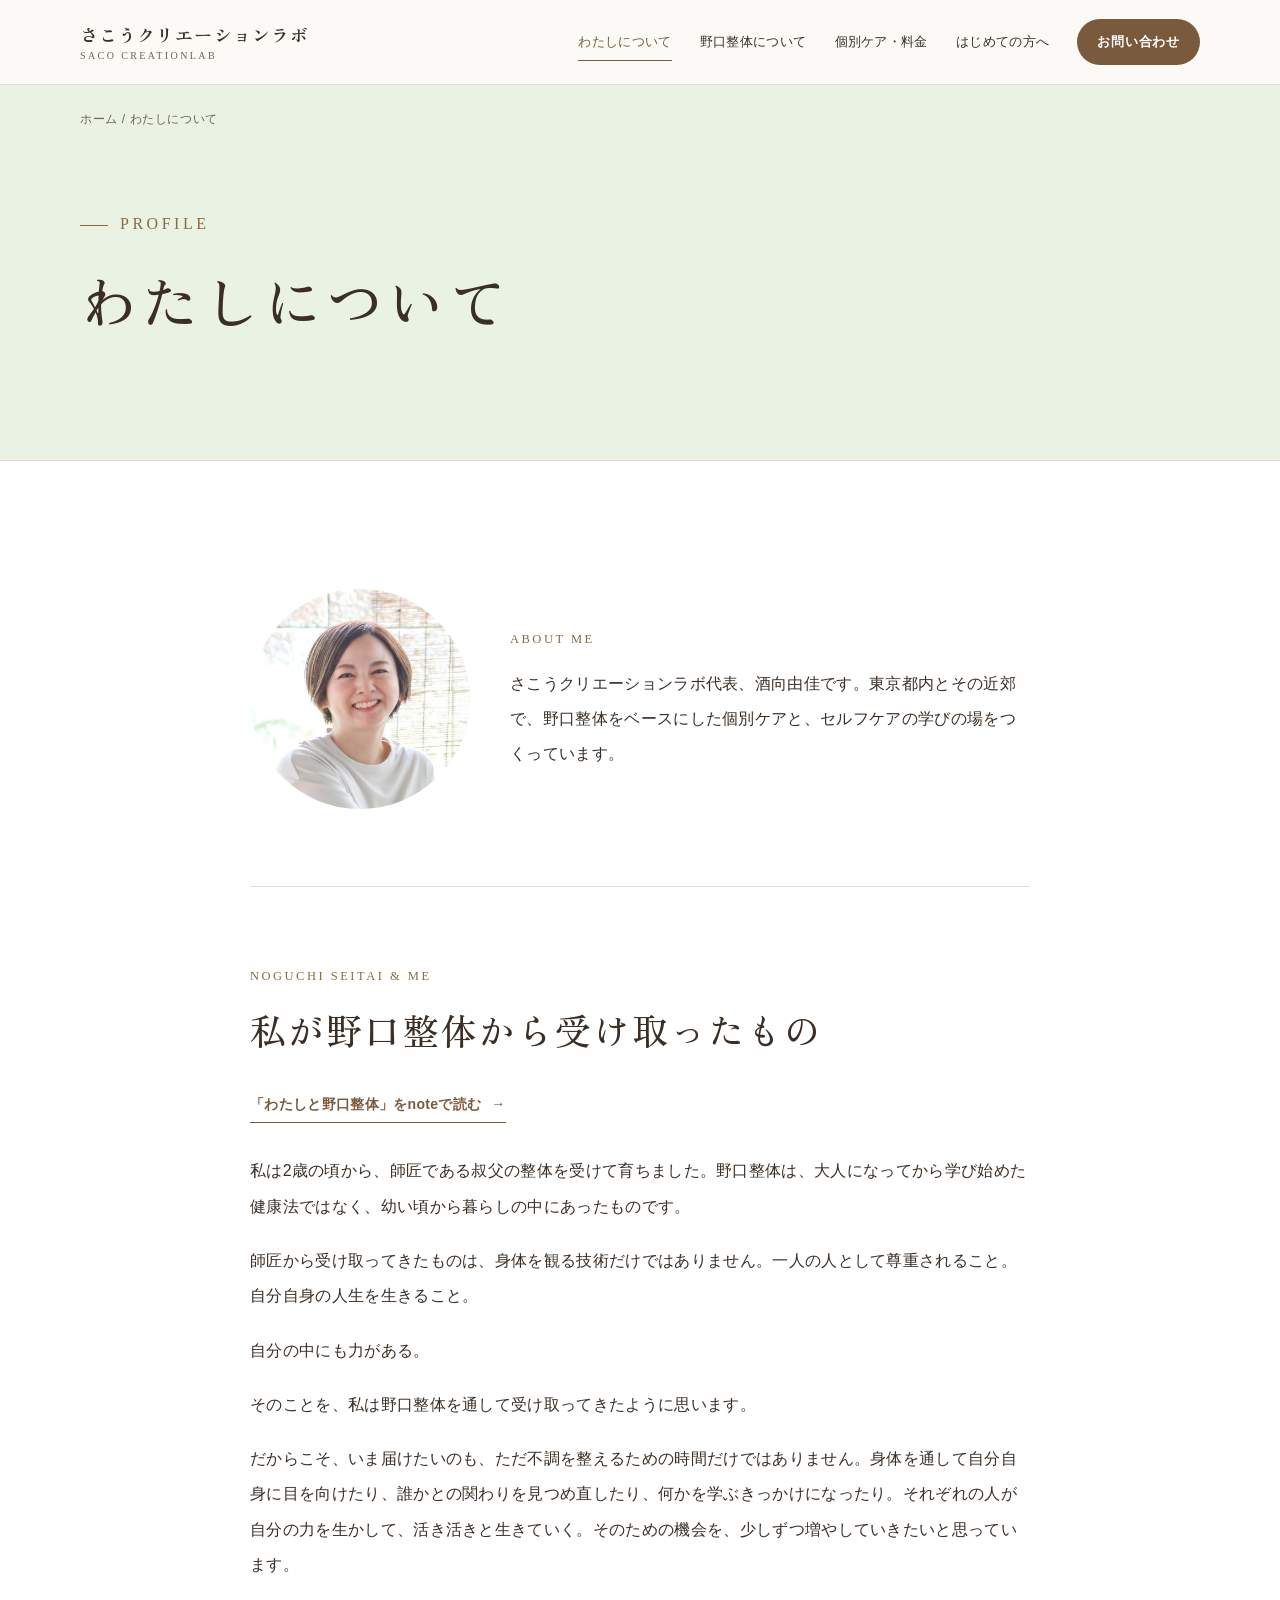
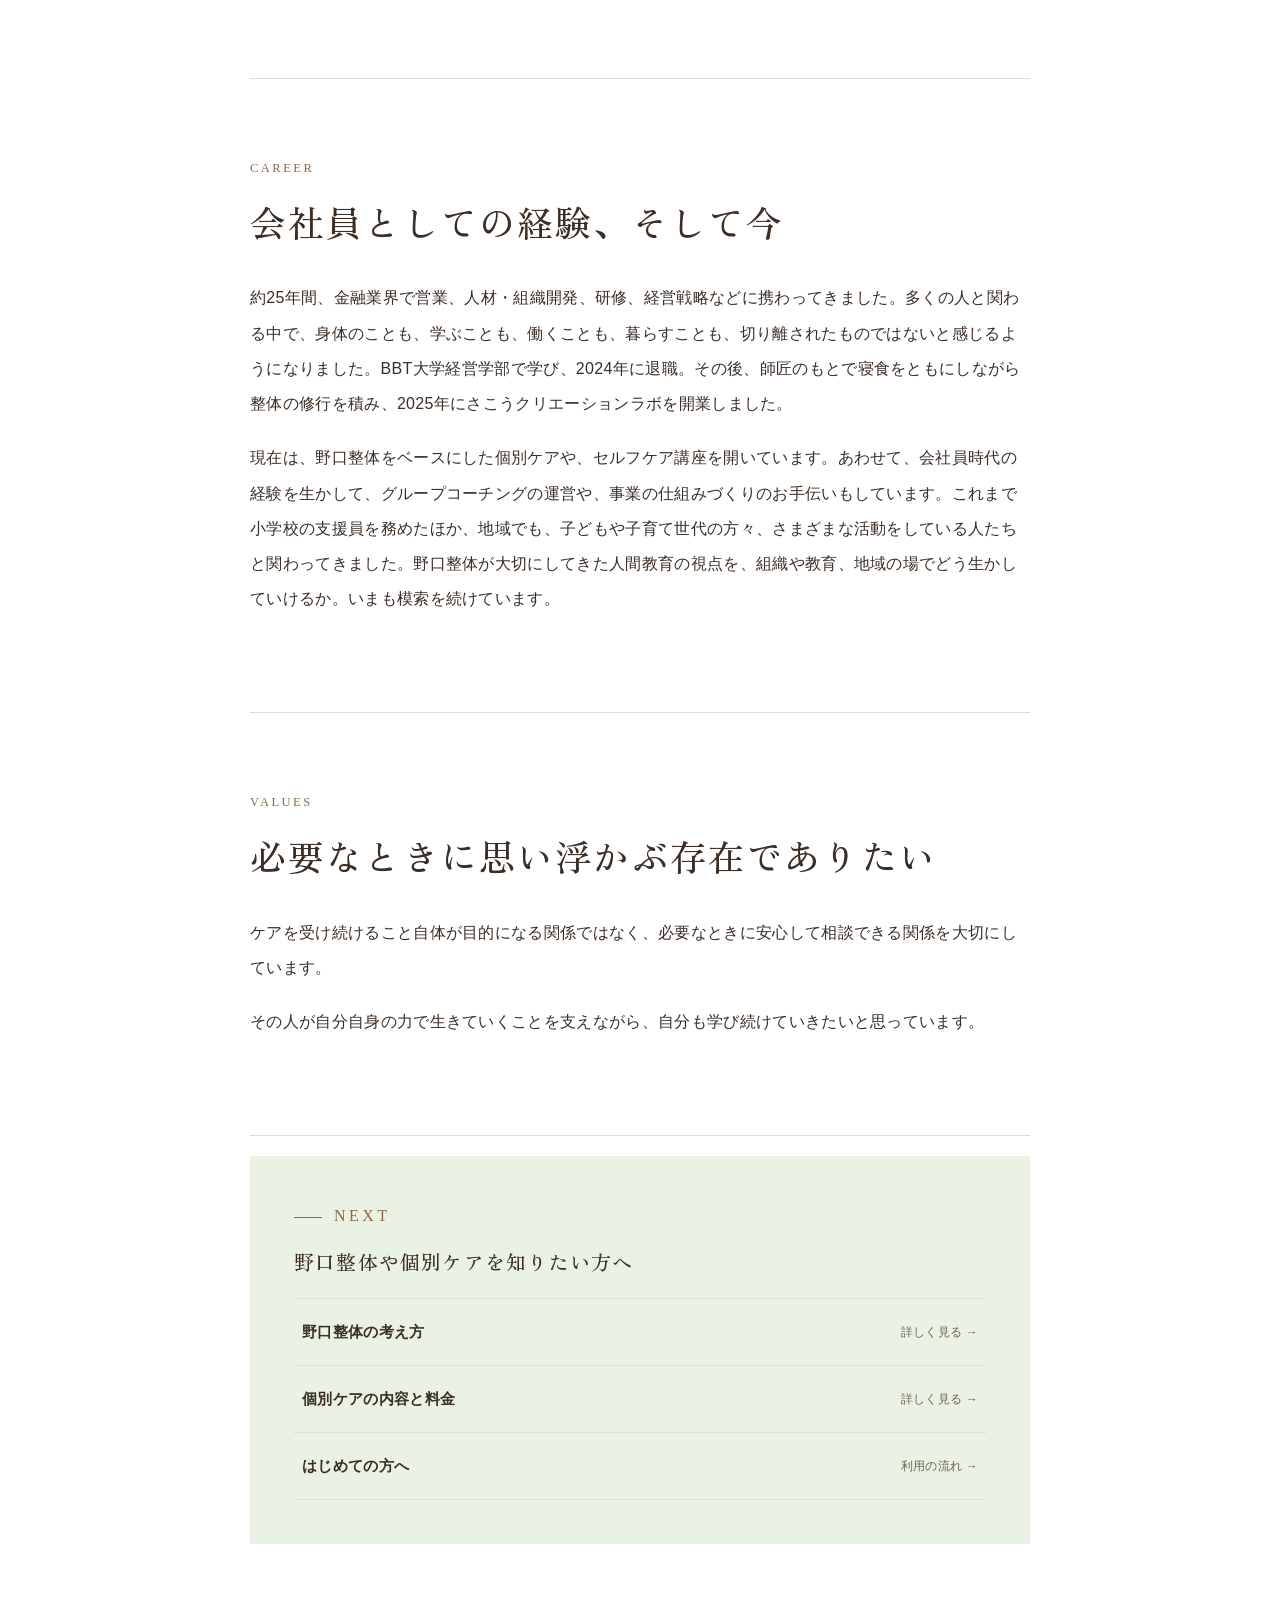
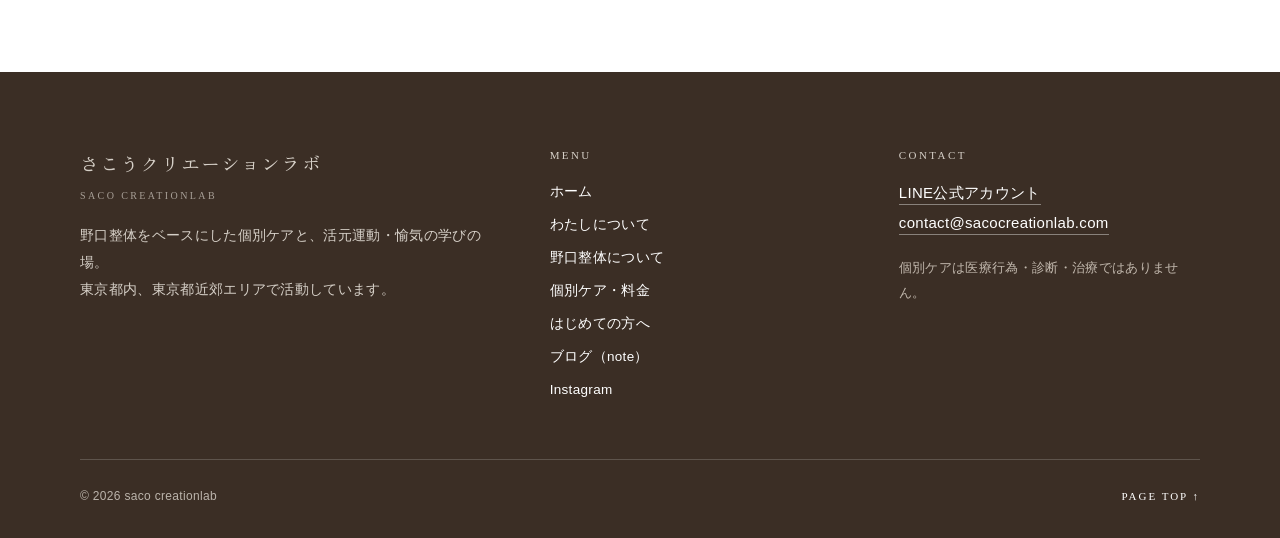
==== commit ab7592bc: "わたしについて：章ごとの役割を整理し重複を解消、現在の仕事を事実に合わせて記載 Co-Authored-By: Claude Opus 5.5 <noreply@anthropic.com> Clau" ====
--- a/about.html
+++ b/about.html
@@ -42,14 +42,14 @@
     <img class="portrait" src="images/profile.jpg" alt="酒向由佳の写真" width="800" height="800">
     <div>
       <div class="chapter-kicker">ABOUT ME</div>
-      <p style="margin:14px 0 0">幼い頃から野口整体に触れてきました。長年の会社員生活を経て、今は野口整体をベースにした個別ケアや学びの場をつくっています。</p>
+      <p style="margin:14px 0 0">さこうクリエーションラボ代表、酒向由佳です。東京都内とその近郊で、野口整体をベースにした個別ケアと、セルフケアの学びの場をつくっています。</p>
     </div>
   </div>
 </div>
 
-<div class="chapter" id="received"><div class="chapter-kicker">NOGUCHI SEITAI &amp; ME</div><h2>私が野口整体から受け取ったもの</h2><a class="textlink" href="https://note.com/yuka_chaa" rel="noopener noreferrer" target="_blank">「わたしと野口整体」をnoteで読む</a><p>私は2歳の頃から、師匠である叔父の整体を受けて育ちました。野口整体は、大人になってから学び始めた健康法ではなく、幼い頃から暮らしの中にあったものです。</p><p>その後、金融業界で約25年間働き、営業や人材育成、組織づくりなど、さまざまな仕事に携わってきました。</p><p>多くの人と関わる中で、身体のことも、人が学ぶことも、働くことも、暮らすことも、それぞれが切り離されたものではないと感じるようになりました。</p><p>私が師匠から受け取ってきたものは、身体を観る技術だけではありません。</p><p>一人の人として尊重されること。自分の中にある力を大切にすること。そして、自分自身の人生を生きること。</p><p>自分の中にも力がある。</p><p>そんなことを、私自身も野口整体を通して受け取ってきたように思います。</p><p>だからこそ、いま私が届けたいのも、ただ不調を整えるための時間だけではありません。</p><p>身体を通して自分自身に目を向けたり、誰かとの関わりを見つめ直したり、何かを学ぶきっかけになったり。</p><p>それぞれの人が、自分の持っている力を生かして、活き活きと生きていく。そのための機会を、少しずつ増やしていきたいと思っています。</p></div>
+<div class="chapter" id="received"><div class="chapter-kicker">NOGUCHI SEITAI &amp; ME</div><h2>私が野口整体から受け取ったもの</h2><a class="textlink" href="https://note.com/yuka_chaa" rel="noopener noreferrer" target="_blank">「わたしと野口整体」をnoteで読む</a><p>私は2歳の頃から、師匠である叔父の整体を受けて育ちました。野口整体は、大人になってから学び始めた健康法ではなく、幼い頃から暮らしの中にあったものです。</p><p>師匠から受け取ってきたものは、身体を観る技術だけではありません。一人の人として尊重されること。自分自身の人生を生きること。</p><p>自分の中にも力がある。</p><p>そのことを、私は野口整体を通して受け取ってきたように思います。</p><p>だからこそ、いま届けたいのも、ただ不調を整えるための時間だけではありません。身体を通して自分自身に目を向けたり、誰かとの関わりを見つめ直したり、何かを学ぶきっかけになったり。それぞれの人が自分の力を生かして、活き活きと生きていく。そのための機会を、少しずつ増やしていきたいと思っています。</p></div>
 
-<div class="chapter" id="career"><div class="chapter-kicker">CAREER</div><h2>会社員としての経験、そして今</h2><p>約25年間、金融業界で営業、人材・組織開発、研修、経営戦略などに携わってきました。BBT大学経営学部で学び、2024年に退職。その後、師匠のもとで寝食をともにしながら整体の修行を積み、2025年にさこうクリエーションラボを開業しました。</p><p>現在は、野口整体をベースにした個別ケアや、セルフケア講座を開いています。あわせて、会社員時代の経験を生かし、人や組織に関わる仕事も続けています。これまで小学校の支援員を務めたほか、地域でも、子どもや子育て世代の方々、さまざまな活動をしている人たちと関わってきました。野口整体が大切にしてきた人間教育の視点を、組織や教育、地域の場でどう生かしていけるか。いまも模索を続けています。</p>
+<div class="chapter" id="career"><div class="chapter-kicker">CAREER</div><h2>会社員としての経験、そして今</h2><p>約25年間、金融業界で営業、人材・組織開発、研修、経営戦略などに携わってきました。多くの人と関わる中で、身体のことも、学ぶことも、働くことも、暮らすことも、切り離されたものではないと感じるようになりました。BBT大学経営学部で学び、2024年に退職。その後、師匠のもとで寝食をともにしながら整体の修行を積み、2025年にさこうクリエーションラボを開業しました。</p><p>現在は、野口整体をベースにした個別ケアや、セルフケア講座を開いています。あわせて、会社員時代の経験を生かして、グループコーチングの運営や、事業の仕組みづくりのお手伝いもしています。これまで小学校の支援員を務めたほか、地域でも、子どもや子育て世代の方々、さまざまな活動をしている人たちと関わってきました。野口整体が大切にしてきた人間教育の視点を、組織や教育、地域の場でどう生かしていけるか。いまも模索を続けています。</p>
 </div>
 
 <div class="chapter" id="values"><div class="chapter-kicker">VALUES</div><h2>必要なときに思い浮かぶ存在でありたい</h2><p>ケアを受け続けること自体が目的になる関係ではなく、必要なときに安心して相談できる関係を大切にしています。</p><p>その人が自分自身の力で生きていくことを支えながら、自分も学び続けていきたいと思っています。</p></div>
